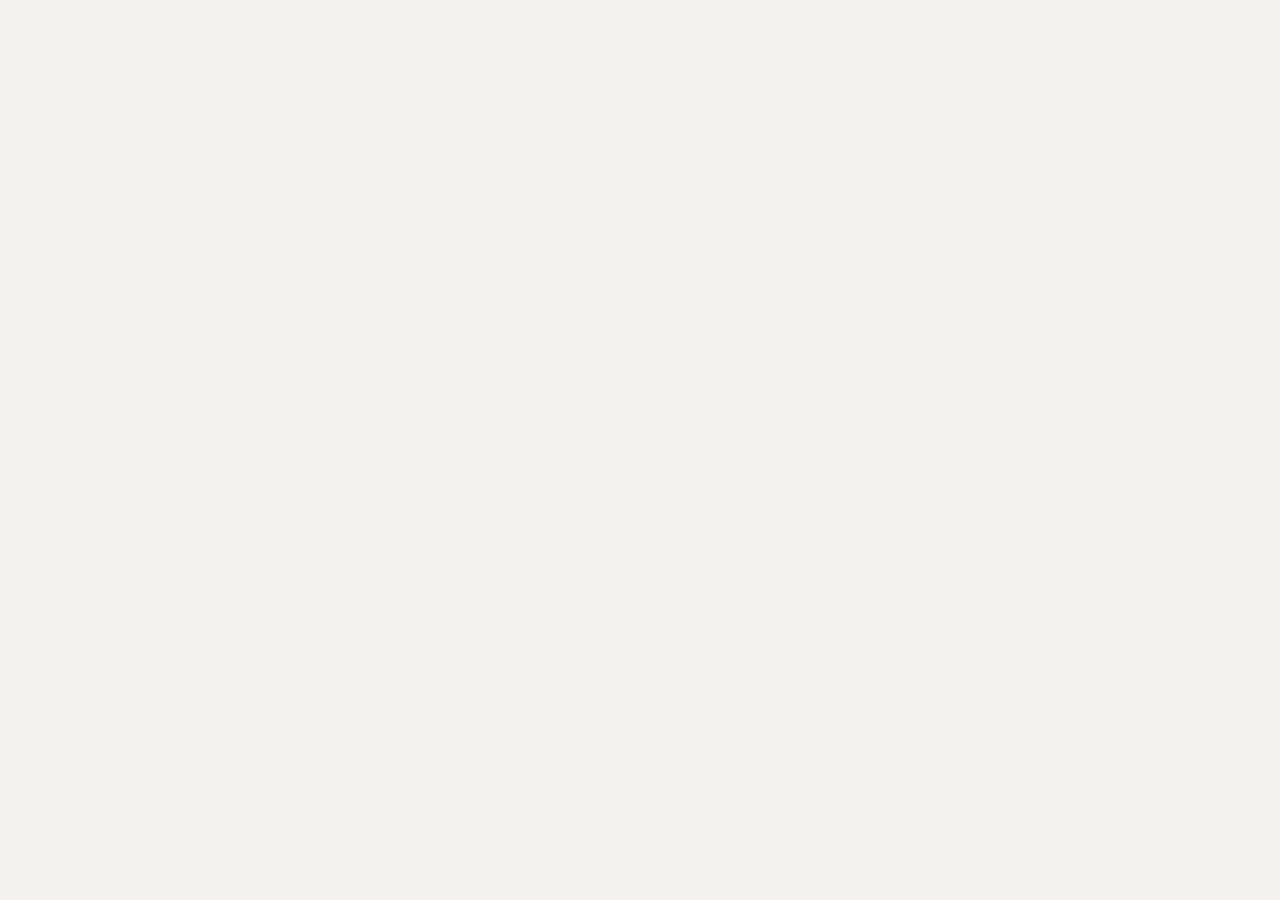
==== index.html @ 8d887147 "feat: implement accessible modal expansion and focus management" ====
<!doctype html>
<html lang="en">
<head>
<meta charset="utf-8">
<meta name="viewport" content="width=device-width, initial-scale=1">
<title>United InfoSystem (UIS)</title>
<link rel="stylesheet" href="/core/theme.css">
<style>
  /* Critical CSS inlined for fast first paint */
  :root {
    --font-body: -apple-system, BlinkMacSystemFont, "Helvetica Neue", Arial, sans-serif;
    --color-bg: #F3F2EE;
    --color-text: #1A1A18;
  }
  @media (prefers-color-scheme: dark) {
    :root {
      --color-bg: #181715;
      --color-text: #EDEBE4;
    }
  }
  body {
    margin: 0;
    background: var(--color-bg);
    color: var(--color-text);
    font-family: var(--font-body);
  }
</style>
</head>
<body>

  <div id="shell"></div>

  <script type="module">
    import { configManager } from '/core/config.js';
    import { GridEngine } from '/core/grid.js';
    import { setupExpandController } from '/core/expand.js';

    document.addEventListener('DOMContentLoaded', async () => {
      setupExpandController();
      const engine = new GridEngine();
      await engine.init();
    });
  </script>

</body>
</html>
---- core/theme.css ----
/* ==========================================================
   United InfoSystem (UIS) — Design System Tokens & Base Styles
   ========================================================== */

:root {
  /* Typography */
  --font-body: -apple-system, BlinkMacSystemFont, "Helvetica Neue", Arial, sans-serif;
  --font-mono: ui-monospace, "SF Mono", Menlo, Consolas, monospace;

  --text-size-display: 2rem;     /* Clock, key indicators */
  --text-size-body: 0.9375rem;   /* Default body text */
  --text-size-label: 0.6875rem;  /* Metadata, labels */
  --text-tracking-label: 0.04em;

  /* Shell / Grid Defaults */
  --cell-size: 100px;
  --grid-cols: 8;
  --module-padding: 20px;

  /* Light Theme — Default */
  --color-bg: #F3F2EE;
  --color-text: #1A1A18;
  --color-text-muted: #6B6B66;
  --color-hairline: #DEDDD7;
  --color-accent: #BF4E30;
  --color-card-bg: rgba(255, 255, 255, 0.4);
}

@media (prefers-color-scheme: dark) {
  :root {
    --color-bg: #181715;
    --color-text: #EDEBE4;
    --color-text-muted: #9A968C;
    --color-hairline: #2E2C28;
    --color-accent: #D6633F;
    --color-card-bg: rgba(0, 0, 0, 0.2);
  }
}

* {
  box-sizing: border-box;
}

body {
  margin: 0;
  background: var(--color-bg);
  color: var(--color-text);
  font-family: var(--font-body);
  font-size: var(--text-size-body);
  min-height: 100vh;
  display: flex;
  flex-direction: column;
  align-items: center;
  padding: 40px 20px 80px;
}

:focus-visible {
  outline: 2px solid var(--color-accent);
  outline-offset: 2px;
}

#shell {
  display: grid;
  grid-template-columns: repeat(var(--grid-cols), var(--cell-size));
  grid-auto-rows: var(--cell-size);
  gap: 0;
  max-width: 100%;
}

.module {
  position: relative;
  padding: var(--module-padding);
  overflow: hidden;
  display: flex;
  flex-direction: column;
  transition: opacity 0.15s ease;
}

.module .label {
  font-size: var(--text-size-label);
  letter-spacing: var(--text-tracking-label);
  text-transform: uppercase;
  color: var(--color-text-muted);
  margin: 0 0 10px;
}

.module .zoom-button,
.module .setup-button {
  position: absolute;
  top: 16px;
  font-family: var(--font-body);
  font-size: var(--text-size-label);
  letter-spacing: var(--text-tracking-label);
  text-transform: uppercase;
  color: var(--color-text-muted);
  background: none;
  border: none;
  cursor: pointer;
  opacity: 0;
  pointer-events: none;
  transition: opacity 0.15s ease, color 0.15s ease;
}

.module .zoom-button { right: 16px; }
.module .setup-button { right: 65px; }

.module:hover .zoom-button,
.module:hover .setup-button,
.module:focus-within .zoom-button,
.module:focus-within .setup-button {
  opacity: 1;
  pointer-events: auto;
}

.module .zoom-button:hover,
.module .setup-button:hover {
  color: var(--color-text);
}

.numeral {
  font-family: var(--font-mono);
  font-size: var(--text-size-display);
  font-variant-numeric: tabular-nums;
}

.live-dot {
  display: inline-block;
  width: 5px;
  height: 5px;
  border-radius: 50%;
  background: var(--color-accent);
  flex: none;
}

.live-dot--pulse {
  animation: pulse 2s ease-in-out infinite;
}

@keyframes pulse {
  0%, 100% { opacity: 1; }
  50% { opacity: 0.35; }
}

@media (prefers-reduced-motion: reduce) {
  .live-dot--pulse { animation: none; }
}

/* Skeleton Loading State */
.module-skeleton {
  background: var(--color-card-bg);
  border-radius: 4px;
  opacity: 0.5;
  animation: pulse 1.5s ease-in-out infinite;
}

/* Expanded Modal View */
.module.expanded {
  position: fixed !important;
  top: 40px !important;
  left: 40px !important;
  right: 40px !important;
  bottom: 40px !important;
  z-index: 1000 !important;
  background: var(--color-bg) !important;
  border: 1px solid var(--color-hairline) !important;
  box-shadow: 0 20px 40px rgba(0, 0, 0, 0.2) !important;
  border-radius: 8px !important;
  grid-column: unset !important;
  grid-row: unset !important;
}

body.modal-open {
  overflow: hidden !important;
}

/* Secrets Setup Modal Dialog */
.setup-dialog {
  position: absolute;
  top: 0;
  left: 0;
  right: 0;
  bottom: 0;
  background: var(--color-bg);
  padding: 16px;
  display: flex;
  flex-direction: column;
  gap: 10px;
  z-index: 10;
  border: 1px solid var(--color-hairline);
}

.setup-dialog input {
  background: transparent;
  border: 1px solid var(--color-hairline);
  color: var(--color-text);
  padding: 6px 10px;
  font-family: var(--font-body);
  font-size: var(--text-size-body);
  border-radius: 4px;
}

.setup-dialog button {
  background: var(--color-text);
  color: var(--color-bg);
  border: none;
  padding: 6px 12px;
  font-size: var(--text-size-label);
  letter-spacing: var(--text-tracking-label);
  text-transform: uppercase;
  cursor: pointer;
  border-radius: 4px;
}
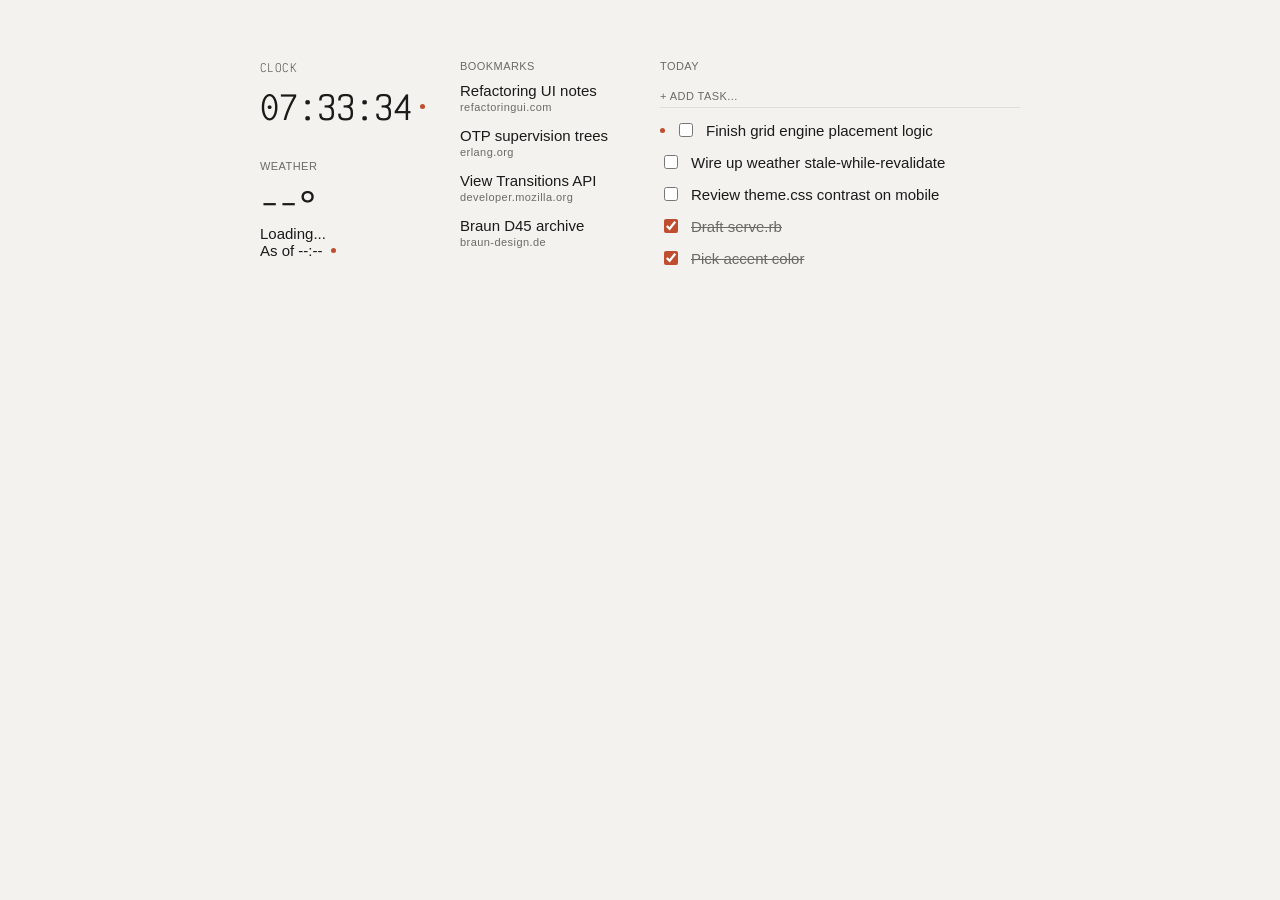
==== commit 01ef40fa: "chore: scaled clock, some styling" ====
--- a/index.html
+++ b/index.html
@@ -8,7 +8,9 @@
 <style>
   /* Critical CSS inlined for fast first paint */
   :root {
-    --font-body: -apple-system, BlinkMacSystemFont, "Helvetica Neue", Arial, sans-serif;
+    --font-sans: 'Inter', -apple-system, BlinkMacSystemFont, "Helvetica Neue", Arial, sans-serif;
+    --font-mono: 'Victor Mono', ui-monospace, "SF Mono", Menlo, Consolas, monospace;
+    --font-body: var(--font-sans);
     --color-bg: #F3F2EE;
     --color-text: #1A1A18;
   }
@@ -18,11 +20,21 @@
       --color-text: #EDEBE4;
     }
   }
+  html {
+    font-size: 62.5%;
+    font-family: var(--font-sans);
+  }
   body {
     margin: 0;
     background: var(--color-bg);
     color: var(--color-text);
-    font-family: var(--font-body);
+    font-family: var(--font-sans);
+  }
+  button, input, select, textarea {
+    font-family: var(--font-sans);
+  }
+  widget-clock, .widget-clock, #clock-time, #clock-text {
+    font-family: var(--font-mono);
   }
 </style>
 </head>
--- a/core/theme.css
+++ b/core/theme.css
@@ -2,14 +2,119 @@
    United InfoSystem (UIS) — Design System Tokens & Base Styles
    ========================================================== */
 
+/* Font Imports */
+@font-face {
+  font-family: "Inter";
+  src: url("/fonts/Inter_18pt-Thin.ttf") format("truetype");
+  font-weight: 100;
+  font-style: normal;
+  font-display: swap;
+}
+@font-face {
+  font-family: "Inter";
+  src: url("/fonts/Inter_18pt-ThinItalic.ttf") format("truetype");
+  font-weight: 100;
+  font-style: italic;
+  font-display: swap;
+}
+@font-face {
+  font-family: "Inter";
+  src: url("/fonts/Inter_18pt-Light.ttf") format("truetype");
+  font-weight: 300;
+  font-style: normal;
+  font-display: swap;
+}
+@font-face {
+  font-family: "Inter";
+  src: url("/fonts/Inter_18pt-LightItalic.ttf") format("truetype");
+  font-weight: 300;
+  font-style: italic;
+  font-display: swap;
+}
+@font-face {
+  font-family: "Inter";
+  src: url("/fonts/Inter_18pt-Regular.ttf") format("truetype");
+  font-weight: 400;
+  font-style: normal;
+  font-display: swap;
+}
+@font-face {
+  font-family: "Inter";
+  src: url("/fonts/Inter_18pt-Italic.ttf") format("truetype");
+  font-weight: 400;
+  font-style: italic;
+  font-display: swap;
+}
+@font-face {
+  font-family: "Inter";
+  src: url("/fonts/Inter_18pt-SemiBold.ttf") format("truetype");
+  font-weight: 600;
+  font-style: normal;
+  font-display: swap;
+}
+@font-face {
+  font-family: "Inter";
+  src: url("/fonts/Inter_18pt-SemiBoldItalic.ttf") format("truetype");
+  font-weight: 600;
+  font-style: italic;
+  font-display: swap;
+}
+
+@font-face {
+  font-family: "Victor Mono";
+  src: url("/fonts/VictorMono-Thin.ttf") format("truetype");
+  font-weight: 100;
+  font-style: normal;
+  font-display: swap;
+}
+@font-face {
+  font-family: "Victor Mono";
+  src: url("/fonts/VictorMono-ThinItalic.ttf") format("truetype");
+  font-weight: 100;
+  font-style: italic;
+  font-display: swap;
+}
+@font-face {
+  font-family: "Victor Mono";
+  src: url("/fonts/VictorMono-Regular.ttf") format("truetype");
+  font-weight: 400;
+  font-style: normal;
+  font-display: swap;
+}
+@font-face {
+  font-family: "Victor Mono";
+  src: url("/fonts/VictorMono-Italic.ttf") format("truetype");
+  font-weight: 400;
+  font-style: italic;
+  font-display: swap;
+}
+@font-face {
+  font-family: "Victor Mono";
+  src: url("/fonts/VictorMono-SemiBold.ttf") format("truetype");
+  font-weight: 600;
+  font-style: normal;
+  font-display: swap;
+}
+@font-face {
+  font-family: "Victor Mono";
+  src: url("/fonts/VictorMono-SemiBoldItalic.ttf") format("truetype");
+  font-weight: 600;
+  font-style: italic;
+  font-display: swap;
+}
+
 :root {
   /* Typography */
-  --font-body: -apple-system, BlinkMacSystemFont, "Helvetica Neue", Arial, sans-serif;
-  --font-mono: ui-monospace, "SF Mono", Menlo, Consolas, monospace;
-
-  --text-size-display: 2rem;     /* Clock, key indicators */
-  --text-size-body: 0.9375rem;   /* Default body text */
-  --text-size-label: 0.6875rem;  /* Metadata, labels */
+  --font-sans:
+    "Inter", -apple-system, BlinkMacSystemFont, "Helvetica Neue", Arial,
+    sans-serif;
+  --font-mono:
+    "Victor Mono", ui-monospace, "SF Mono", Menlo, Consolas, monospace;
+  --font-body: var(--font-sans);
+
+  --text-size-display: 3.2rem; /* Clock, key indicators */
+  --text-size-body: 1.5rem; /* Default body text */
+  --text-size-label: 1.1rem; /* Metadata, labels */
   --text-tracking-label: 0.04em;
 
   /* Shell / Grid Defaults */
@@ -18,23 +123,28 @@
   --module-padding: 20px;
 
   /* Light Theme — Default */
-  --color-bg: #F3F2EE;
-  --color-text: #1A1A18;
-  --color-text-muted: #6B6B66;
-  --color-hairline: #DEDDD7;
-  --color-accent: #BF4E30;
+  --color-bg: #f3f2ee;
+  --color-text: #1a1a18;
+  --color-text-muted: #6b6b66;
+  --color-hairline: #deddd7;
+  --color-accent: #bf4e30;
   --color-card-bg: rgba(255, 255, 255, 0.4);
 }
 
 @media (prefers-color-scheme: dark) {
   :root {
     --color-bg: #181715;
-    --color-text: #EDEBE4;
-    --color-text-muted: #9A968C;
-    --color-hairline: #2E2C28;
-    --color-accent: #D6633F;
+    --color-text: #edebe4;
+    --color-text-muted: #9a968c;
+    --color-hairline: #2e2c28;
+    --color-accent: #d6633f;
     --color-card-bg: rgba(0, 0, 0, 0.2);
   }
+}
+
+html {
+  font-size: 62.5%;
+  font-family: var(--font-sans);
 }
 
 * {
@@ -45,13 +155,20 @@
   margin: 0;
   background: var(--color-bg);
   color: var(--color-text);
-  font-family: var(--font-body);
+  font-family: var(--font-sans);
   font-size: var(--text-size-body);
   min-height: 100vh;
   display: flex;
   flex-direction: column;
   align-items: center;
   padding: 40px 20px 80px;
+}
+
+button,
+input,
+select,
+textarea {
+  font-family: var(--font-sans);
 }
 
 :focus-visible {
@@ -87,9 +204,12 @@
 .module .zoom-button,
 .module .setup-button {
   position: absolute;
-  top: 16px;
+  font-size: 1rem;
+  padding-inline: .8rem;
+  display: flex;
+  top: 2.1rem;
+  font-weight: 300;
   font-family: var(--font-body);
-  font-size: var(--text-size-label);
   letter-spacing: var(--text-tracking-label);
   text-transform: uppercase;
   color: var(--color-text-muted);
@@ -98,11 +218,22 @@
   cursor: pointer;
   opacity: 0;
   pointer-events: none;
-  transition: opacity 0.15s ease, color 0.15s ease;
-}
-
-.module .zoom-button { right: 16px; }
-.module .setup-button { right: 65px; }
+  transition:
+    opacity 0.15s ease,
+    color 0.15s ease,
+    transform 0.15s ease;
+  align-items: center;
+  justify-content: center;
+  line-height: 1;
+}
+
+.module .zoom-button {
+  right: 16px;
+  top: 1.8rem;
+}
+.module .setup-button {
+  right: 44px;
+}
 
 .module:hover .zoom-button,
 .module:hover .setup-button,
@@ -117,10 +248,45 @@
   color: var(--color-text);
 }
 
+.module .zoom-button img,
+.zoom-button img {
+  width: 16px;
+  height: 16px;
+  display: block;
+  pointer-events: none;
+}
+
+@media (prefers-color-scheme: dark) {
+  .module .zoom-button img,
+  .zoom-button img {
+    filter: invert(1);
+  }
+}
+
+widget-clock,
+.widget-clock,
 .numeral {
   font-family: var(--font-mono);
   font-size: var(--text-size-display);
-  font-variant-numeric: tabular-nums;
+}
+
+.widget-clock.expanded .clock-container .clock-text {
+  font-size: 17dvw;
+  text-align: center;
+  display: flex;
+  align-items: center;
+  gap: .8rem;
+  height: 100%;
+}
+
+.clock-text {
+  display: flex;
+  align-items: center;
+  gap: .8rem;
+}
+
+.clock-container {
+  flex: 1;
 }
 
 .live-dot {
@@ -132,17 +298,30 @@
   flex: none;
 }
 
+.freshness {
+  display: flex;
+  align-items: center;
+  gap: .8rem;
+}
+
 .live-dot--pulse {
   animation: pulse 2s ease-in-out infinite;
 }
 
 @keyframes pulse {
-  0%, 100% { opacity: 1; }
-  50% { opacity: 0.35; }
+  0%,
+  100% {
+    opacity: 1;
+  }
+  50% {
+    opacity: 0.35;
+  }
 }
 
 @media (prefers-reduced-motion: reduce) {
-  .live-dot--pulse { animation: none; }
+  .live-dot--pulse {
+    animation: none;
+  }
 }
 
 /* Skeleton Loading State */
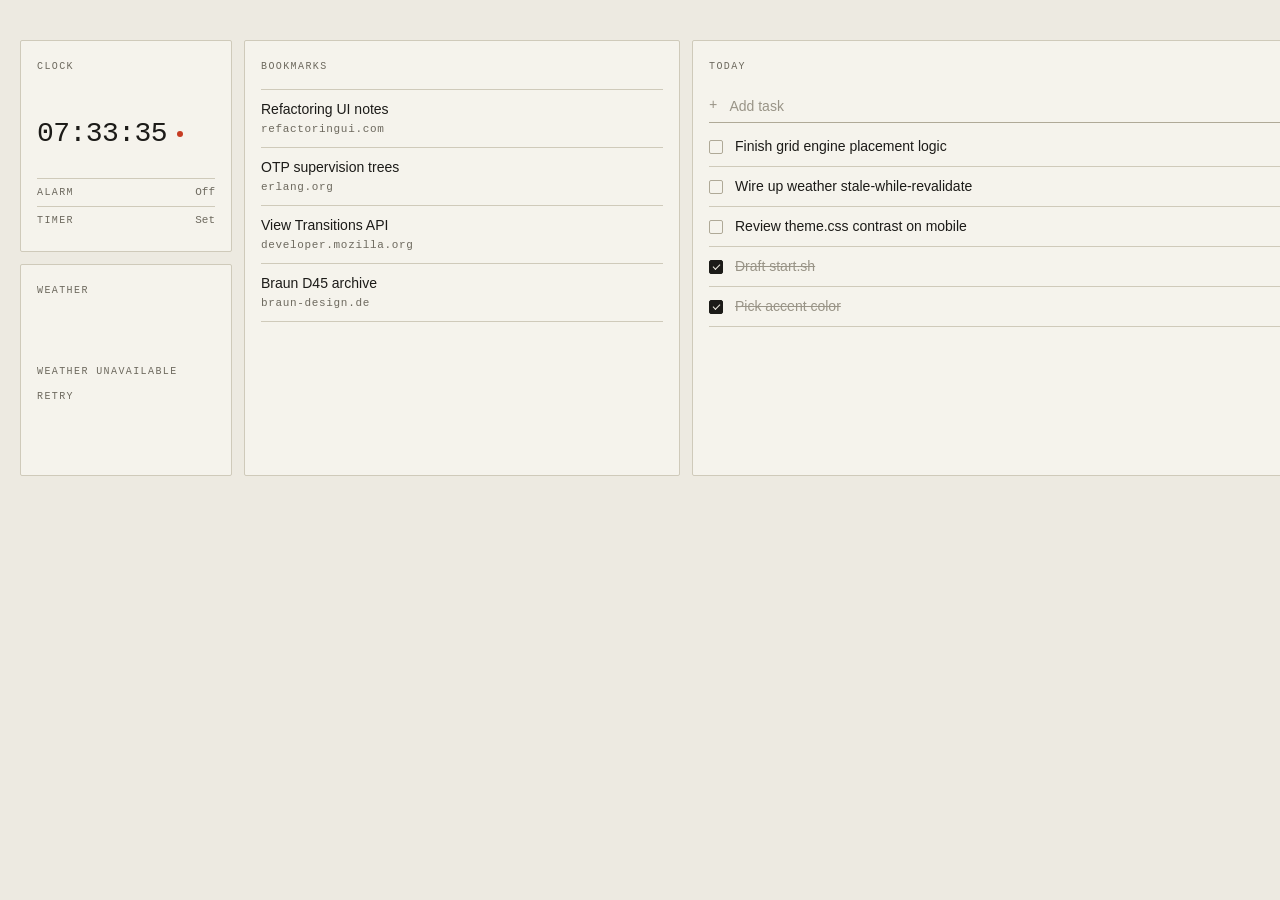
==== commit 47316f2c: "feat: Braun redesign with self-hosted fonts and UI fixes Restyle the dashboard in the Braun / Dieter" ====
--- a/index.html
+++ b/index.html
@@ -4,20 +4,21 @@
 <meta charset="utf-8">
 <meta name="viewport" content="width=device-width, initial-scale=1">
 <title>United InfoSystem (UIS)</title>
+<link rel="preload" href="/fonts/space-grotesk-latin-wght-normal.woff2" as="font" type="font/woff2" crossorigin>
+<link rel="preload" href="/fonts/ibm-plex-mono-latin-400-normal.woff2" as="font" type="font/woff2" crossorigin>
 <link rel="stylesheet" href="/core/theme.css">
 <style>
-  /* Critical CSS inlined for fast first paint */
+  /* Critical CSS inlined for fast first paint. Full tokens live in core/theme.css. */
   :root {
-    --font-sans: 'Inter', -apple-system, BlinkMacSystemFont, "Helvetica Neue", Arial, sans-serif;
-    --font-mono: 'Victor Mono', ui-monospace, "SF Mono", Menlo, Consolas, monospace;
-    --font-body: var(--font-sans);
-    --color-bg: #F3F2EE;
-    --color-text: #1A1A18;
+    --font-sans: "Space Grotesk", -apple-system, BlinkMacSystemFont, "Helvetica Neue", Arial, sans-serif;
+    --font-mono: "IBM Plex Mono", ui-monospace, "SF Mono", Menlo, monospace;
+    --color-canvas: #edeae1;
+    --color-ink: #1c1b18;
   }
   @media (prefers-color-scheme: dark) {
     :root {
-      --color-bg: #181715;
-      --color-text: #EDEBE4;
+      --color-canvas: #171613;
+      --color-ink: #e9e5da;
     }
   }
   html {
@@ -26,15 +27,9 @@
   }
   body {
     margin: 0;
-    background: var(--color-bg);
-    color: var(--color-text);
+    background: var(--color-canvas);
+    color: var(--color-ink);
     font-family: var(--font-sans);
-  }
-  button, input, select, textarea {
-    font-family: var(--font-sans);
-  }
-  widget-clock, .widget-clock, #clock-time, #clock-text {
-    font-family: var(--font-mono);
   }
 </style>
 </head>
--- a/core/theme.css
+++ b/core/theme.css
@@ -1,307 +1,519 @@
 /* ==========================================================
-   United InfoSystem (UIS) — Design System Tokens & Base Styles
+   United InfoSystem (UIS) — Design Tokens & Base Styles
+   Braun / Dieter Rams design language, shared with Kairos,
+   Paciol and drive_read. Light + dark follow the system.
+
+   Rules of the language:
+   - Depth is tone + hairline. Never shadow.
+   - 2px radius is a manufacturing tolerance, not a style.
+   - One accent (signal red): the live indicator, destructive
+     actions and the one primary action per surface.
+   - Labels are mono, uppercase, letterspaced. Numerals are
+     mono and tabular.
    ========================================================== */
 
-/* Font Imports */
+/* ---------- Fonts (SIL OFL 1.1, see /fonts/LICENSE-*) ---------- */
+
 @font-face {
-  font-family: "Inter";
-  src: url("/fonts/Inter_18pt-Thin.ttf") format("truetype");
-  font-weight: 100;
+  font-family: "Space Grotesk";
   font-style: normal;
+  font-weight: 300 700;
   font-display: swap;
+  src: url("/fonts/space-grotesk-latin-wght-normal.woff2") format("woff2");
+  unicode-range: U+0000-00FF, U+0131, U+0152-0153, U+02BB-02BC, U+02C6, U+02DA, U+02DC, U+0304, U+0308, U+0329,
+    U+2000-206F, U+20AC, U+2122, U+2191, U+2193, U+2212, U+2215, U+FEFF, U+FFFD;
 }
 @font-face {
-  font-family: "Inter";
-  src: url("/fonts/Inter_18pt-ThinItalic.ttf") format("truetype");
-  font-weight: 100;
-  font-style: italic;
+  font-family: "Space Grotesk";
+  font-style: normal;
+  font-weight: 300 700;
   font-display: swap;
+  src: url("/fonts/space-grotesk-latin-ext-wght-normal.woff2") format("woff2");
+  unicode-range: U+0100-02BA, U+02BD-02C5, U+02C7-02CC, U+02CE-02D7, U+02DD-02FF, U+0304, U+0308, U+0329,
+    U+1D00-1DBF, U+1E00-1E9F, U+1EF2-1EFF, U+2020, U+20A0-20AB, U+20AD-20C0, U+2113, U+2C60-2C7F, U+A720-A7FF;
 }
 @font-face {
-  font-family: "Inter";
-  src: url("/fonts/Inter_18pt-Light.ttf") format("truetype");
-  font-weight: 300;
+  font-family: "IBM Plex Mono";
   font-style: normal;
+  font-weight: 400;
   font-display: swap;
+  src: url("/fonts/ibm-plex-mono-latin-400-normal.woff2") format("woff2");
+  unicode-range: U+0000-00FF, U+0131, U+0152-0153, U+02BB-02BC, U+02C6, U+02DA, U+02DC, U+0304, U+0308, U+0329,
+    U+2000-206F, U+20AC, U+2122, U+2191, U+2193, U+2212, U+2215, U+FEFF, U+FFFD;
 }
 @font-face {
-  font-family: "Inter";
-  src: url("/fonts/Inter_18pt-LightItalic.ttf") format("truetype");
-  font-weight: 300;
-  font-style: italic;
+  font-family: "IBM Plex Mono";
+  font-style: normal;
+  font-weight: 400;
   font-display: swap;
+  src: url("/fonts/ibm-plex-mono-latin-ext-400-normal.woff2") format("woff2");
+  unicode-range: U+0100-02BA, U+02BD-02C5, U+02C7-02CC, U+02CE-02D7, U+02DD-02FF, U+0304, U+0308, U+0329,
+    U+1D00-1DBF, U+1E00-1E9F, U+1EF2-1EFF, U+2020, U+20A0-20AB, U+20AD-20C0, U+2113, U+2C60-2C7F, U+A720-A7FF;
 }
 @font-face {
-  font-family: "Inter";
-  src: url("/fonts/Inter_18pt-Regular.ttf") format("truetype");
-  font-weight: 400;
+  font-family: "IBM Plex Mono";
   font-style: normal;
+  font-weight: 500;
   font-display: swap;
+  src: url("/fonts/ibm-plex-mono-latin-500-normal.woff2") format("woff2");
+  unicode-range: U+0000-00FF, U+0131, U+0152-0153, U+02BB-02BC, U+02C6, U+02DA, U+02DC, U+0304, U+0308, U+0329,
+    U+2000-206F, U+20AC, U+2122, U+2191, U+2193, U+2212, U+2215, U+FEFF, U+FFFD;
 }
 @font-face {
-  font-family: "Inter";
-  src: url("/fonts/Inter_18pt-Italic.ttf") format("truetype");
-  font-weight: 400;
-  font-style: italic;
+  font-family: "IBM Plex Mono";
+  font-style: normal;
+  font-weight: 500;
   font-display: swap;
-}
-@font-face {
-  font-family: "Inter";
-  src: url("/fonts/Inter_18pt-SemiBold.ttf") format("truetype");
-  font-weight: 600;
-  font-style: normal;
-  font-display: swap;
-}
-@font-face {
-  font-family: "Inter";
-  src: url("/fonts/Inter_18pt-SemiBoldItalic.ttf") format("truetype");
-  font-weight: 600;
-  font-style: italic;
-  font-display: swap;
-}
-
-@font-face {
-  font-family: "Victor Mono";
-  src: url("/fonts/VictorMono-Thin.ttf") format("truetype");
-  font-weight: 100;
-  font-style: normal;
-  font-display: swap;
-}
-@font-face {
-  font-family: "Victor Mono";
-  src: url("/fonts/VictorMono-ThinItalic.ttf") format("truetype");
-  font-weight: 100;
-  font-style: italic;
-  font-display: swap;
-}
-@font-face {
-  font-family: "Victor Mono";
-  src: url("/fonts/VictorMono-Regular.ttf") format("truetype");
-  font-weight: 400;
-  font-style: normal;
-  font-display: swap;
-}
-@font-face {
-  font-family: "Victor Mono";
-  src: url("/fonts/VictorMono-Italic.ttf") format("truetype");
-  font-weight: 400;
-  font-style: italic;
-  font-display: swap;
-}
-@font-face {
-  font-family: "Victor Mono";
-  src: url("/fonts/VictorMono-SemiBold.ttf") format("truetype");
-  font-weight: 600;
-  font-style: normal;
-  font-display: swap;
-}
-@font-face {
-  font-family: "Victor Mono";
-  src: url("/fonts/VictorMono-SemiBoldItalic.ttf") format("truetype");
-  font-weight: 600;
-  font-style: italic;
-  font-display: swap;
-}
+  src: url("/fonts/ibm-plex-mono-latin-ext-500-normal.woff2") format("woff2");
+  unicode-range: U+0100-02BA, U+02BD-02C5, U+02C7-02CC, U+02CE-02D7, U+02DD-02FF, U+0304, U+0308, U+0329,
+    U+1D00-1DBF, U+1E00-1E9F, U+1EF2-1EFF, U+2020, U+20A0-20AB, U+20AD-20C0, U+2113, U+2C60-2C7F, U+A720-A7FF;
+}
+
+/* ---------- Tokens ---------- */
 
 :root {
-  /* Typography */
-  --font-sans:
-    "Inter", -apple-system, BlinkMacSystemFont, "Helvetica Neue", Arial,
-    sans-serif;
-  --font-mono:
-    "Victor Mono", ui-monospace, "SF Mono", Menlo, Consolas, monospace;
-  --font-body: var(--font-sans);
-
-  --text-size-display: 3.2rem; /* Clock, key indicators */
-  --text-size-body: 1.5rem; /* Default body text */
-  --text-size-label: 1.1rem; /* Metadata, labels */
-  --text-tracking-label: 0.04em;
-
-  /* Shell / Grid Defaults */
+  color-scheme: light dark;
+
+  /* Type. Root is 62.5%, so 1rem = 10px. */
+  --font-sans: "Space Grotesk", -apple-system, BlinkMacSystemFont, "Helvetica Neue", Arial, sans-serif;
+  --font-mono: "IBM Plex Mono", ui-monospace, "SF Mono", Menlo, monospace;
+
+  --text-2xs: 1rem; /* labels */
+  --text-xs: 1.1rem; /* metadata */
+  --text-sm: 1.3rem; /* secondary body */
+  --text-base: 1.4rem; /* body */
+  --text-md: 1.7rem; /* dialog titles */
+  --text-lg: 2.2rem;
+  --text-xl: 3rem; /* key readouts */
+  --text-2xl: 4rem;
+
+  --track-label: 0.14em;
+  --track-meta: 0.06em;
+  --track-tight: -0.02em;
+
+  /* Geometry */
+  --radius: 2px;
+  --control-height: 3.4rem;
+  --ease: cubic-bezier(0.2, 0, 0, 1);
+  --duration: 140ms;
+
+  /* Shell grid */
   --cell-size: 100px;
-  --grid-cols: 8;
-  --module-padding: 20px;
-
-  /* Light Theme — Default */
-  --color-bg: #f3f2ee;
-  --color-text: #1a1a18;
-  --color-text-muted: #6b6b66;
-  --color-hairline: #deddd7;
-  --color-accent: #bf4e30;
-  --color-card-bg: rgba(255, 255, 255, 0.4);
-}
-
+  --grid-cols: 12;
+  --grid-gap: 1.2rem;
+  --module-padding: 1.6rem;
+
+  /* Light — the warm off-white of a Braun enclosure */
+  --color-recessed: #e4e0d4; /* input wells, skeletons */
+  --color-canvas: #edeae1; /* page */
+  --color-raised: #f5f3ec; /* modules, dialogs */
+  --color-scrim: rgba(28, 27, 24, 0.28);
+  --color-line: #cfcaba;
+  --color-line-strong: #afa997;
+  --color-ink: #1c1b18;
+  --color-ink-muted: #6d695e;
+  --color-ink-faint: #999487;
+  --color-ink-inverse: #edeae1;
+  --color-accent: #c63c23;
+  --color-accent-hover: #ae3320;
+  --color-accent-wash: rgba(198, 60, 35, 0.09);
+  --color-accent-ink: #ffffff;
+  --color-focus: #1c1b18;
+}
+
+/* Dark — a dimmed instrument panel, not an inversion */
 @media (prefers-color-scheme: dark) {
   :root {
-    --color-bg: #181715;
-    --color-text: #edebe4;
-    --color-text-muted: #9a968c;
-    --color-hairline: #2e2c28;
-    --color-accent: #d6633f;
-    --color-card-bg: rgba(0, 0, 0, 0.2);
+    --color-recessed: #100f0e;
+    --color-canvas: #171613;
+    --color-raised: #201f1b;
+    --color-scrim: rgba(0, 0, 0, 0.55);
+    --color-line: #33312b;
+    --color-line-strong: #4c4940;
+    --color-ink: #e9e5da;
+    --color-ink-muted: #918c7f;
+    --color-ink-faint: #6a6558;
+    --color-ink-inverse: #171613;
+    --color-accent: #e04a2e;
+    --color-accent-hover: #ef5c3f;
+    --color-accent-wash: rgba(224, 74, 46, 0.14);
+    --color-accent-ink: #171613;
+    --color-focus: #e9e5da;
   }
+}
+
+/* ---------- Base ---------- */
+
+*,
+*::before,
+*::after {
+  box-sizing: border-box;
 }
 
 html {
   font-size: 62.5%;
   font-family: var(--font-sans);
-}
-
-* {
-  box-sizing: border-box;
+  -webkit-font-smoothing: antialiased;
 }
 
 body {
   margin: 0;
-  background: var(--color-bg);
-  color: var(--color-text);
+  min-height: 100vh;
+  padding: 4rem 2rem 8rem;
+  display: flex;
+  flex-direction: column;
+  align-items: center;
+  background: var(--color-canvas);
+  color: var(--color-ink);
   font-family: var(--font-sans);
-  font-size: var(--text-size-body);
-  min-height: 100vh;
-  display: flex;
-  flex-direction: column;
-  align-items: center;
-  padding: 40px 20px 80px;
+  font-size: var(--text-base);
+  line-height: 1.4;
 }
 
 button,
 input,
 select,
 textarea {
-  font-family: var(--font-sans);
+  font: inherit;
+  color: inherit;
+}
+
+button {
+  appearance: none;
+  background: none;
+  border: none;
+  padding: 0;
+  cursor: pointer;
+  white-space: nowrap;
 }
 
 :focus-visible {
-  outline: 2px solid var(--color-accent);
+  outline: 2px solid var(--color-focus);
   outline-offset: 2px;
 }
+
+/* Every label in the interface is set this way. */
+.label {
+  margin: 0;
+  font-family: var(--font-mono);
+  font-size: var(--text-2xs);
+  font-weight: 400;
+  letter-spacing: var(--track-label);
+  text-transform: uppercase;
+  color: var(--color-ink-muted);
+}
+
+/* Numerals are data: mono, tabular, aligned. */
+.num,
+.numeral {
+  font-family: var(--font-mono);
+  font-variant-numeric: tabular-nums;
+  font-feature-settings: "tnum" 1;
+}
+
+.muted {
+  color: var(--color-ink-muted);
+}
+
+.empty-state {
+  margin: auto 0;
+  padding: 2rem 0;
+  text-align: center;
+}
+
+/* ---------- Shell ---------- */
 
 #shell {
   display: grid;
   grid-template-columns: repeat(var(--grid-cols), var(--cell-size));
   grid-auto-rows: var(--cell-size);
-  gap: 0;
+  gap: var(--grid-gap);
   max-width: 100%;
 }
+
+/* ---------- Module panel ---------- */
 
 .module {
   position: relative;
+  display: flex;
+  flex-direction: column;
+  min-width: 0;
   padding: var(--module-padding);
   overflow: hidden;
+  background: var(--color-raised);
+  border: 1px solid var(--color-line);
+  border-radius: var(--radius);
+}
+
+.module-skeleton {
+  background: var(--color-recessed);
+  border-color: var(--color-line);
+  animation: pulse 1.5s ease-in-out infinite;
+}
+
+.module-error {
+  justify-content: center;
+  gap: 0.6rem;
+  color: var(--color-ink-muted);
+}
+
+/* Module header: label left, actions right */
+.block-header {
+  display: flex;
+  align-items: center;
+  justify-content: space-between;
+  gap: 1.2rem;
+  min-height: 2rem;
+  margin-block-end: 1.2rem;
+  flex: none;
+}
+
+.block-header__label {
+  margin: 0;
+  font-family: var(--font-mono);
+  font-size: var(--text-2xs);
+  letter-spacing: var(--track-label);
+  text-transform: uppercase;
+  color: var(--color-ink-muted);
+}
+
+.block-header__actions {
+  display: flex;
+  align-items: center;
+  gap: 1.2rem;
+  opacity: 0;
+  transition: opacity var(--duration) var(--ease);
+}
+
+.module:hover .block-header__actions,
+.module:focus-within .block-header__actions,
+.module.expanded .block-header__actions {
+  opacity: 1;
+}
+
+/* Touch screens can't hover: keep actions visible */
+@media (hover: none) {
+  .block-header__actions {
+    opacity: 1;
+  }
+}
+
+/* Text actuator: mono, uppercase, quiet until hovered */
+.action-button {
+  display: inline-flex;
+  align-items: center;
+  height: 2rem;
+  font-family: var(--font-mono);
+  font-size: var(--text-2xs);
+  letter-spacing: var(--track-label);
+  text-transform: uppercase;
+  color: var(--color-ink-muted);
+  transition: color var(--duration) var(--ease);
+}
+
+.action-button:hover {
+  color: var(--color-ink);
+}
+
+.action-button--danger:hover {
+  color: var(--color-accent);
+}
+
+/* Icon actuator (zoom). The SVG is used as a mask so it takes the ink colour. */
+.zoom-button {
+  display: inline-flex;
+  align-items: center;
+  justify-content: center;
+  width: 2rem;
+  height: 2rem;
+  color: var(--color-ink-muted);
+  transition: color var(--duration) var(--ease);
+}
+
+.zoom-button:hover {
+  color: var(--color-ink);
+}
+
+.icon {
+  display: block;
+  width: 1.4rem;
+  height: 1.4rem;
+  background: currentColor;
+  -webkit-mask: var(--icon) center / contain no-repeat;
+  mask: var(--icon) center / contain no-repeat;
+}
+
+.icon--zoom {
+  --icon: url("/assets/zoom_icon.svg");
+}
+
+.icon--close {
+  --icon: url("/assets/close_icon.svg");
+}
+
+/* ---------- Expanded module ---------- */
+
+.module.expanded {
+  position: fixed !important;
+  inset: 4rem;
+  z-index: 1000;
+  padding: 2.4rem 3.2rem;
+  overflow-y: auto;
+  border-color: var(--color-line-strong);
+  grid-column: unset !important;
+  grid-row: unset !important;
+}
+
+body.modal-open {
+  overflow: hidden;
+}
+
+body.modal-open::before {
+  content: "";
+  position: fixed;
+  inset: 0;
+  z-index: 999;
+  background: var(--color-scrim);
+}
+
+/* ---------- Buttons ---------- */
+
+.button-primary,
+.button-secondary {
+  display: inline-flex;
+  align-items: center;
+  justify-content: center;
+  height: var(--control-height);
+  padding: 0 1.6rem;
+  border-radius: var(--radius);
+  font-family: var(--font-sans);
+  font-size: var(--text-xs);
+  font-weight: 600;
+  letter-spacing: 0.08em;
+  text-transform: uppercase;
+  transition:
+    background var(--duration) var(--ease),
+    border-color var(--duration) var(--ease);
+}
+
+.button-primary {
+  background: var(--color-accent);
+  color: var(--color-accent-ink);
+}
+
+.button-primary:hover {
+  background: var(--color-accent-hover);
+}
+
+.button-secondary {
+  background: transparent;
+  color: var(--color-ink);
+  border: 1px solid var(--color-line-strong);
+}
+
+.button-secondary:hover {
+  border-color: var(--color-ink-muted);
+}
+
+/* ---------- Form fields ---------- */
+
+.field {
   display: flex;
   flex-direction: column;
-  transition: opacity 0.15s ease;
-}
-
-.module .label {
-  font-size: var(--text-size-label);
-  letter-spacing: var(--text-tracking-label);
-  text-transform: uppercase;
-  color: var(--color-text-muted);
-  margin: 0 0 10px;
-}
-
-.module .zoom-button,
-.module .setup-button {
-  position: absolute;
-  font-size: 1rem;
-  padding-inline: .8rem;
-  display: flex;
-  top: 2.1rem;
-  font-weight: 300;
-  font-family: var(--font-body);
-  letter-spacing: var(--text-tracking-label);
-  text-transform: uppercase;
-  color: var(--color-text-muted);
-  background: none;
-  border: none;
+  gap: 0.6rem;
+}
+
+.input,
+.select {
+  width: 100%;
+  height: var(--control-height);
+  padding: 0 1rem;
+  background: var(--color-recessed);
+  border: 1px solid var(--color-line);
+  border-radius: var(--radius);
+  color: var(--color-ink);
+  font-family: var(--font-sans);
+  font-size: var(--text-base);
+  outline: none;
+  transition: border-color var(--duration) var(--ease);
+}
+
+.input::placeholder {
+  color: var(--color-ink-faint);
+}
+
+/* Focus on ink, not a glow */
+.input:focus,
+.select:focus {
+  border-color: var(--color-ink);
+}
+
+.select {
+  appearance: none;
+  padding-right: 3rem;
+  background-image: url("data:image/svg+xml,%3Csvg xmlns='http://www.w3.org/2000/svg' width='24' height='24' viewBox='0 0 24 24' fill='none' stroke='%23999487' stroke-width='1.5' stroke-linecap='round' stroke-linejoin='round'%3E%3Cpath d='M6 9l6 6l6 -6'/%3E%3C/svg%3E");
+  background-repeat: no-repeat;
+  background-position: right 0.8rem center;
+  background-size: 1.6rem;
   cursor: pointer;
-  opacity: 0;
-  pointer-events: none;
-  transition:
-    opacity 0.15s ease,
-    color 0.15s ease,
-    transform 0.15s ease;
-  align-items: center;
-  justify-content: center;
-  line-height: 1;
-}
-
-.module .zoom-button {
-  right: 16px;
-  top: 1.8rem;
-}
-.module .setup-button {
-  right: 44px;
-}
-
-.module:hover .zoom-button,
-.module:hover .setup-button,
-.module:focus-within .zoom-button,
-.module:focus-within .setup-button {
-  opacity: 1;
-  pointer-events: auto;
-}
-
-.module .zoom-button:hover,
-.module .setup-button:hover {
-  color: var(--color-text);
-}
-
-.module .zoom-button img,
-.zoom-button img {
-  width: 16px;
-  height: 16px;
-  display: block;
-  pointer-events: none;
-}
-
-@media (prefers-color-scheme: dark) {
-  .module .zoom-button img,
-  .zoom-button img {
-    filter: invert(1);
-  }
-}
-
-widget-clock,
-.widget-clock,
-.numeral {
-  font-family: var(--font-mono);
-  font-size: var(--text-size-display);
-}
-
-.widget-clock.expanded .clock-container .clock-text {
-  font-size: 17dvw;
-  text-align: center;
-  display: flex;
-  align-items: center;
-  gap: .8rem;
-  height: 100%;
-}
-
-.clock-text {
-  display: flex;
-  align-items: center;
-  gap: .8rem;
-}
-
-.clock-container {
-  flex: 1;
-}
+}
+
+.form-actions {
+  display: flex;
+  align-items: center;
+  justify-content: flex-end;
+  gap: 0.8rem;
+  margin-top: 0.4rem;
+}
+
+/* ---------- Dialog (native <dialog>, opened with showModal) ---------- */
+
+.dialog {
+  width: min(48rem, calc(100vw - 3.2rem));
+  padding: 0;
+  background: var(--color-raised);
+  color: var(--color-ink);
+  font-family: var(--font-sans);
+  border: 1px solid var(--color-line-strong);
+  border-radius: var(--radius);
+}
+
+.dialog::backdrop {
+  background: var(--color-scrim);
+}
+
+.dialog__head {
+  display: flex;
+  align-items: center;
+  justify-content: space-between;
+  gap: 1.2rem;
+  padding: 1.4rem 2rem;
+  border-bottom: 1px solid var(--color-line);
+}
+
+.dialog__title {
+  margin: 0;
+  font-size: var(--text-md);
+  font-weight: 600;
+  letter-spacing: var(--track-tight);
+}
+
+.dialog__body {
+  display: flex;
+  flex-direction: column;
+  gap: 1.4rem;
+  padding: 2rem;
+}
+
+/* ---------- Live indicator ---------- */
 
 .live-dot {
   display: inline-block;
-  width: 5px;
-  height: 5px;
+  flex: none;
+  width: 6px;
+  height: 6px;
   border-radius: 50%;
   background: var(--color-accent);
-  flex: none;
-}
-
-.freshness {
-  display: flex;
-  align-items: center;
-  gap: .8rem;
 }
 
 .live-dot--pulse {
@@ -318,74 +530,51 @@
   }
 }
 
+/* ---------- Clock ---------- */
+
+widget-clock,
+.widget-clock .numeral {
+  font-family: var(--font-mono);
+}
+
+.clock-container {
+  flex: 1;
+  display: flex;
+  align-items: center;
+}
+
+.clock-text {
+  display: flex;
+  align-items: center;
+  gap: 1rem;
+  font-size: 2.8rem;
+  font-weight: 400;
+  letter-spacing: var(--track-tight);
+  line-height: 1;
+}
+
+.widget-clock.expanded .clock-container {
+  justify-content: center;
+}
+
+.widget-clock.expanded .clock-text {
+  font-size: 17dvw;
+  gap: 2dvw;
+}
+
+.widget-clock.expanded .live-dot {
+  width: 1.2dvw;
+  height: 1.2dvw;
+}
+
+/* ---------- Motion ---------- */
+
 @media (prefers-reduced-motion: reduce) {
-  .live-dot--pulse {
-    animation: none;
+  *,
+  *::before,
+  *::after {
+    animation-duration: 0.01ms !important;
+    animation-iteration-count: 1 !important;
+    transition-duration: 0.01ms !important;
   }
 }
-
-/* Skeleton Loading State */
-.module-skeleton {
-  background: var(--color-card-bg);
-  border-radius: 4px;
-  opacity: 0.5;
-  animation: pulse 1.5s ease-in-out infinite;
-}
-
-/* Expanded Modal View */
-.module.expanded {
-  position: fixed !important;
-  top: 40px !important;
-  left: 40px !important;
-  right: 40px !important;
-  bottom: 40px !important;
-  z-index: 1000 !important;
-  background: var(--color-bg) !important;
-  border: 1px solid var(--color-hairline) !important;
-  box-shadow: 0 20px 40px rgba(0, 0, 0, 0.2) !important;
-  border-radius: 8px !important;
-  grid-column: unset !important;
-  grid-row: unset !important;
-}
-
-body.modal-open {
-  overflow: hidden !important;
-}
-
-/* Secrets Setup Modal Dialog */
-.setup-dialog {
-  position: absolute;
-  top: 0;
-  left: 0;
-  right: 0;
-  bottom: 0;
-  background: var(--color-bg);
-  padding: 16px;
-  display: flex;
-  flex-direction: column;
-  gap: 10px;
-  z-index: 10;
-  border: 1px solid var(--color-hairline);
-}
-
-.setup-dialog input {
-  background: transparent;
-  border: 1px solid var(--color-hairline);
-  color: var(--color-text);
-  padding: 6px 10px;
-  font-family: var(--font-body);
-  font-size: var(--text-size-body);
-  border-radius: 4px;
-}
-
-.setup-dialog button {
-  background: var(--color-text);
-  color: var(--color-bg);
-  border: none;
-  padding: 6px 12px;
-  font-size: var(--text-size-label);
-  letter-spacing: var(--text-tracking-label);
-  text-transform: uppercase;
-  cursor: pointer;
-  border-radius: 4px;
-}
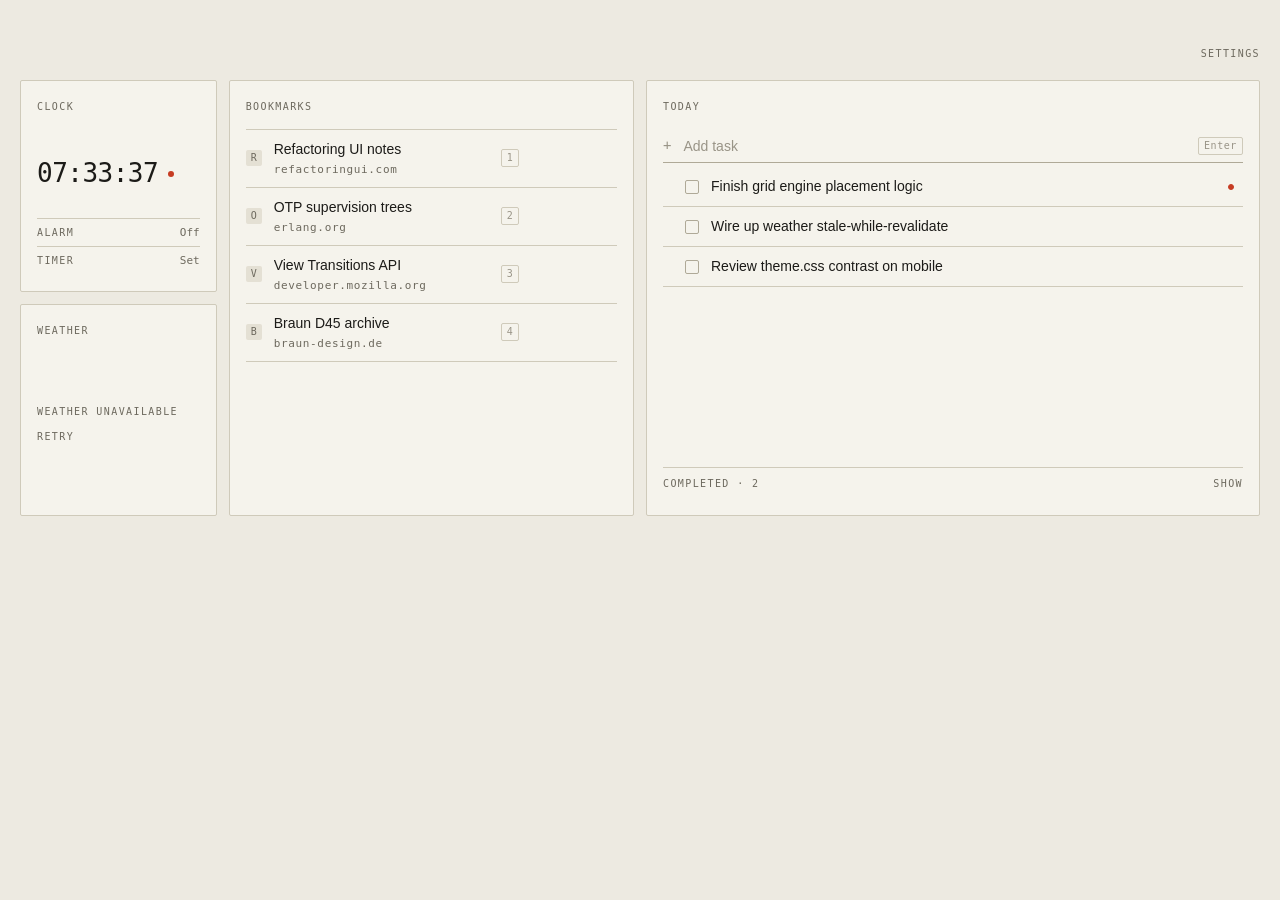
==== commit 624c58d2: "feat(shell): shell bar with Settings and JSON backup export/import - <shell-bar> above the grid (#fr" ====
--- a/index.html
+++ b/index.html
@@ -35,12 +35,16 @@
 </head>
 <body>
 
-  <div id="shell"></div>
+  <div id="frame">
+    <shell-bar class="shell-bar"></shell-bar>
+    <div id="shell"></div>
+  </div>
 
   <script type="module">
     import { configManager } from '/core/config.js';
     import { GridEngine } from '/core/grid.js';
     import { setupExpandController } from '/core/expand.js';
+    import '/core/shell-bar.js';
 
     document.addEventListener('DOMContentLoaded', async () => {
       setupExpandController();
--- a/core/theme.css
+++ b/core/theme.css
@@ -223,12 +223,60 @@
 
 /* ---------- Shell ---------- */
 
+/* Shrink-wraps the grid so the bar above it matches the grid's width. */
+#frame {
+  display: flex;
+  flex-direction: column;
+  max-width: 100%;
+}
+
+.shell-bar {
+  display: flex;
+  align-items: center;
+  justify-content: space-between;
+  gap: 1.6rem;
+  min-height: 2.8rem;
+  margin-bottom: 1.2rem;
+}
+
+.shell-bar__pages,
+.shell-bar__actions {
+  display: flex;
+  align-items: center;
+  gap: 1.6rem;
+  min-width: 0;
+}
+
+.settings-dialog { width: min(56rem, calc(100vw - 3.2rem)); }
+.settings-section { display: flex; flex-direction: column; gap: 1rem; }
+.settings-section + .settings-section { padding-top: 1.6rem; border-top: 1px solid var(--color-line); }
+.settings-hint { margin: 0; font-size: var(--text-xs); color: var(--color-ink-muted); }
+.settings-row { display: flex; flex-wrap: wrap; gap: 0.8rem; align-items: center; }
+.settings-error { margin: 0; font-size: var(--text-xs); color: var(--color-accent); }
+.settings-confirm p { margin: 0 0 1rem; font-size: var(--text-sm); }
+
 #shell {
   display: grid;
-  grid-template-columns: repeat(var(--grid-cols), var(--cell-size));
+  /* Columns are at most --cell-size wide and shrink with narrower windows. */
+  grid-template-columns: repeat(var(--grid-cols), minmax(0, var(--cell-size)));
   grid-auto-rows: var(--cell-size);
   gap: var(--grid-gap);
   max-width: 100%;
+}
+
+/* Narrow screens: one column, modules stacked in config order. !important
+   overrides the inline grid placement set by core/grid.js. */
+@media (max-width: 900px) {
+  #shell {
+    width: 100%;
+    grid-template-columns: minmax(0, 1fr);
+    grid-auto-rows: auto;
+  }
+  #shell > .module {
+    grid-column: 1 / -1 !important;
+    grid-row: auto !important;
+    min-height: 22rem;
+  }
 }
 
 /* ---------- Module panel ---------- */
@@ -532,8 +580,8 @@
 
 /* ---------- Clock ---------- */
 
-widget-clock,
-.widget-clock .numeral {
+app-clock,
+.app-clock .numeral {
   font-family: var(--font-mono);
 }
 
@@ -541,28 +589,30 @@
   flex: 1;
   display: flex;
   align-items: center;
+  /* lets the time shrink with a narrow module (cqi below) */
+  container-type: inline-size;
 }
 
 .clock-text {
   display: flex;
   align-items: center;
   gap: 1rem;
-  font-size: 2.8rem;
+  font-size: min(2.8rem, 16cqi);
   font-weight: 400;
   letter-spacing: var(--track-tight);
   line-height: 1;
 }
 
-.widget-clock.expanded .clock-container {
+.app-clock.expanded .clock-container {
   justify-content: center;
 }
 
-.widget-clock.expanded .clock-text {
+.app-clock.expanded .clock-text {
   font-size: 17dvw;
   gap: 2dvw;
 }
 
-.widget-clock.expanded .live-dot {
+.app-clock.expanded .live-dot {
   width: 1.2dvw;
   height: 1.2dvw;
 }
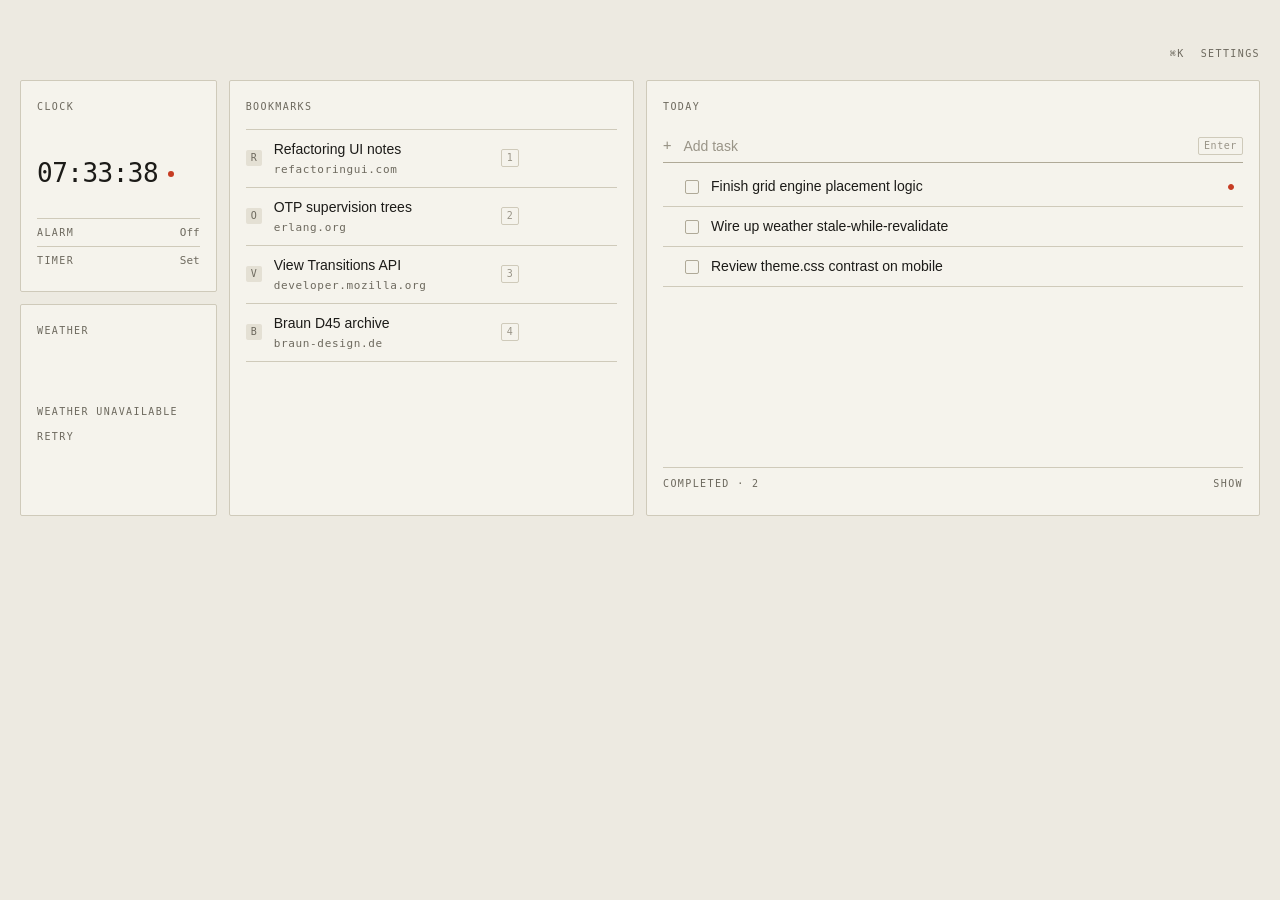
==== commit 135d14c0: "feat(shell): command palette (Cmd/Ctrl+K or /) - core/commands.js: provider registry + ranking (pref" ====
--- a/index.html
+++ b/index.html
@@ -39,12 +39,14 @@
     <shell-bar class="shell-bar"></shell-bar>
     <div id="shell"></div>
   </div>
+  <command-palette></command-palette>
 
   <script type="module">
     import { configManager } from '/core/config.js';
     import { GridEngine } from '/core/grid.js';
     import { setupExpandController } from '/core/expand.js';
     import '/core/shell-bar.js';
+    import '/core/palette.js';
 
     document.addEventListener('DOMContentLoaded', async () => {
       setupExpandController();
--- a/core/theme.css
+++ b/core/theme.css
@@ -247,7 +247,50 @@
   min-width: 0;
 }
 
-.settings-dialog { width: min(56rem, calc(100vw - 3.2rem)); }
+.dialog.palette-dialog {
+  width: min(60rem, calc(100vw - 3.2rem));
+  margin-top: 12vh;
+  padding: 0;
+}
+.palette-input {
+  width: 100%;
+  height: 5.2rem;
+  padding: 0 1.6rem;
+  border: none;
+  border-bottom: 1px solid var(--color-line-strong);
+  background: transparent;
+  color: var(--color-ink);
+  font-size: var(--text-md);
+  outline: none;
+}
+.palette-list {
+  list-style: none;
+  margin: 0;
+  padding: 0.4rem 0;
+  max-height: 40rem;
+  overflow-y: auto;
+}
+.palette-option {
+  display: flex;
+  align-items: baseline;
+  justify-content: space-between;
+  gap: 1.6rem;
+  padding: 0.9rem 1.6rem;
+  cursor: pointer;
+}
+.palette-option.is-selected { background: var(--color-recessed); }
+.palette-option__title { min-width: 0; overflow: hidden; text-overflow: ellipsis; white-space: nowrap; }
+.palette-option__hint {
+  flex: none;
+  font-family: var(--font-mono);
+  font-size: var(--text-2xs);
+  letter-spacing: var(--track-meta);
+  color: var(--color-ink-muted);
+}
+.palette-empty { padding: 1.2rem 1.6rem; }
+.palette-help { padding: 0.8rem 1.6rem; border-top: 1px solid var(--color-line); }
+
+.dialog.settings-dialog { width: min(56rem, calc(100vw - 3.2rem)); }
 .settings-section { display: flex; flex-direction: column; gap: 1rem; }
 .settings-section + .settings-section { padding-top: 1.6rem; border-top: 1px solid var(--color-line); }
 .settings-hint { margin: 0; font-size: var(--text-xs); color: var(--color-ink-muted); }
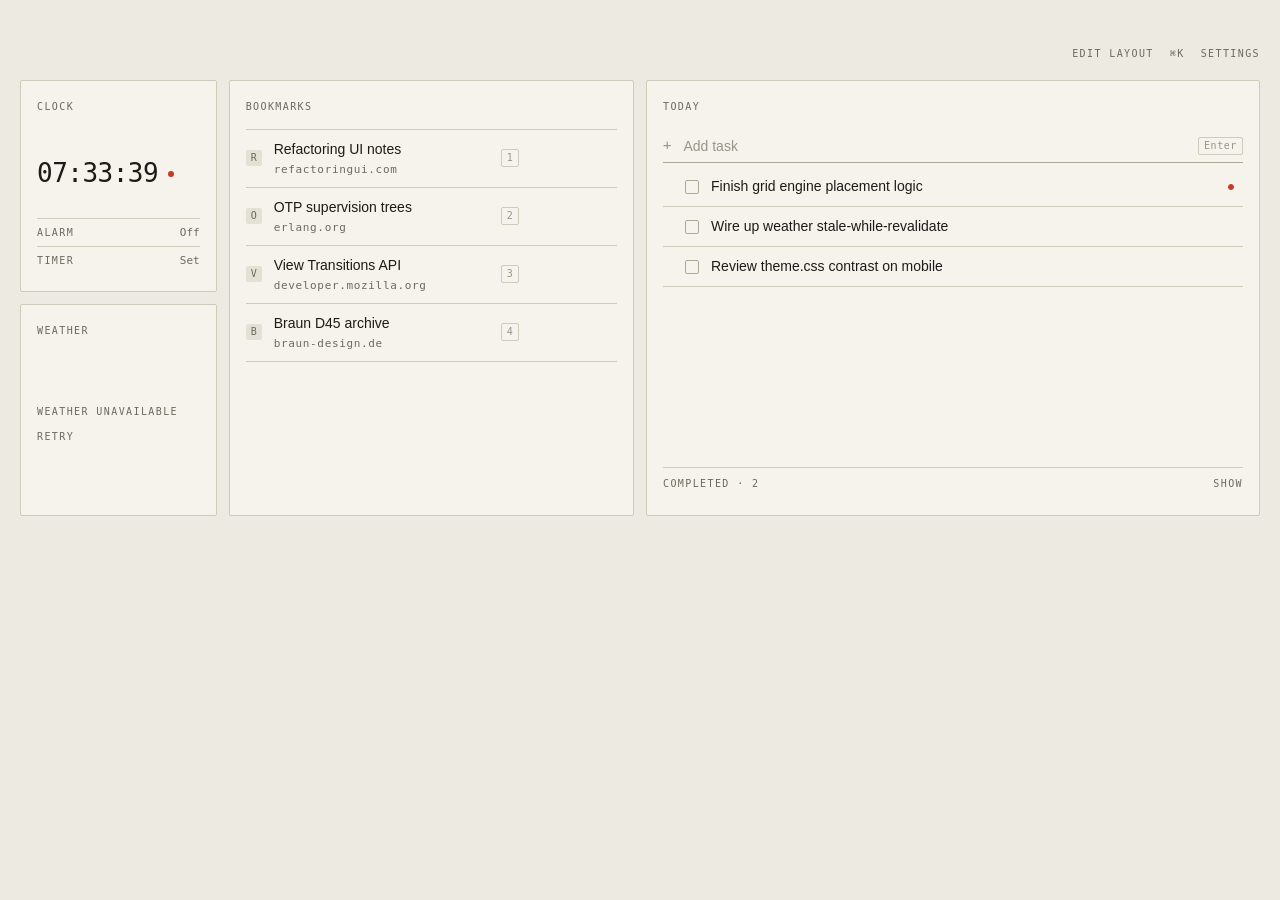
==== commit adc69f4a: "feat(shell): layout editor and module on/off - core/layout.js: place/collides/fits/setEnabled/normal" ====
--- a/index.html
+++ b/index.html
@@ -45,11 +45,13 @@
     import { configManager } from '/core/config.js';
     import { GridEngine } from '/core/grid.js';
     import { setupExpandController } from '/core/expand.js';
+    import { setupLayoutEditor } from '/core/layout-editor.js';
     import '/core/shell-bar.js';
     import '/core/palette.js';
 
     document.addEventListener('DOMContentLoaded', async () => {
       setupExpandController();
+      setupLayoutEditor();
       const engine = new GridEngine();
       await engine.init();
     });
--- a/core/theme.css
+++ b/core/theme.css
@@ -290,6 +290,65 @@
 .palette-empty { padding: 1.2rem 1.6rem; }
 .palette-help { padding: 0.8rem 1.6rem; border-top: 1px solid var(--color-line); }
 
+.settings-modules { display: grid; grid-template-columns: repeat(auto-fill, minmax(14rem, 1fr)); gap: 0.8rem 1.6rem; }
+.settings-module { display: flex; align-items: center; gap: 1rem; cursor: pointer; }
+.settings-module .todo-check {
+  appearance: none;
+  flex: none;
+  display: grid;
+  place-content: center;
+  width: 1.4rem;
+  height: 1.4rem;
+  margin: 0;
+  border: 1px solid var(--color-line-strong);
+  border-radius: var(--radius);
+  cursor: pointer;
+}
+.settings-module .todo-check:checked { background: var(--color-ink); border-color: var(--color-ink); }
+.settings-module .todo-check:checked::after {
+  content: "";
+  width: 0.7rem;
+  height: 0.4rem;
+  margin-top: -0.2rem;
+  border-left: 1.5px solid var(--color-ink-inverse);
+  border-bottom: 1.5px solid var(--color-ink-inverse);
+  transform: rotate(-45deg);
+}
+.shell-bar__layout.is-active { color: var(--color-accent); }
+
+/* Layout editing: overlays sit on top of their modules in the same grid cells. */
+.layout-overlay {
+  position: relative;
+  z-index: 5;
+  display: flex;
+  align-items: flex-start;
+  gap: 1rem;
+  padding: 1.2rem;
+  border: 1px dashed var(--color-ink-muted);
+  border-radius: var(--radius);
+  background: color-mix(in srgb, var(--color-raised) 82%, transparent);
+  cursor: grab;
+  touch-action: none;
+  user-select: none;
+}
+.layout-overlay:focus-visible { outline: 2px solid var(--color-focus); outline-offset: 2px; }
+.layout-overlay.is-dragging { cursor: grabbing; border-style: solid; border-color: var(--color-ink); }
+.layout-overlay.is-invalid { border-color: var(--color-accent); background: color-mix(in srgb, var(--color-accent-wash) 100%, var(--color-raised) 70%); }
+.layout-overlay__name { font-weight: 500; }
+.layout-overlay__size { color: var(--color-ink-muted); font-size: var(--text-xs); margin-right: auto; }
+.layout-overlay__resize {
+  position: absolute;
+  right: 0;
+  bottom: 0;
+  width: 1.8rem;
+  height: 1.8rem;
+  cursor: nwse-resize;
+  background: linear-gradient(135deg, transparent 50%, var(--color-ink-muted) 50%);
+}
+@media (max-width: 900px) {
+  .layout-overlay, .shell-bar__layout:not(.is-active) { display: none; }
+}
+
 .dialog.settings-dialog { width: min(56rem, calc(100vw - 3.2rem)); }
 .settings-section { display: flex; flex-direction: column; gap: 1rem; }
 .settings-section + .settings-section { padding-top: 1.6rem; border-top: 1px solid var(--color-line); }
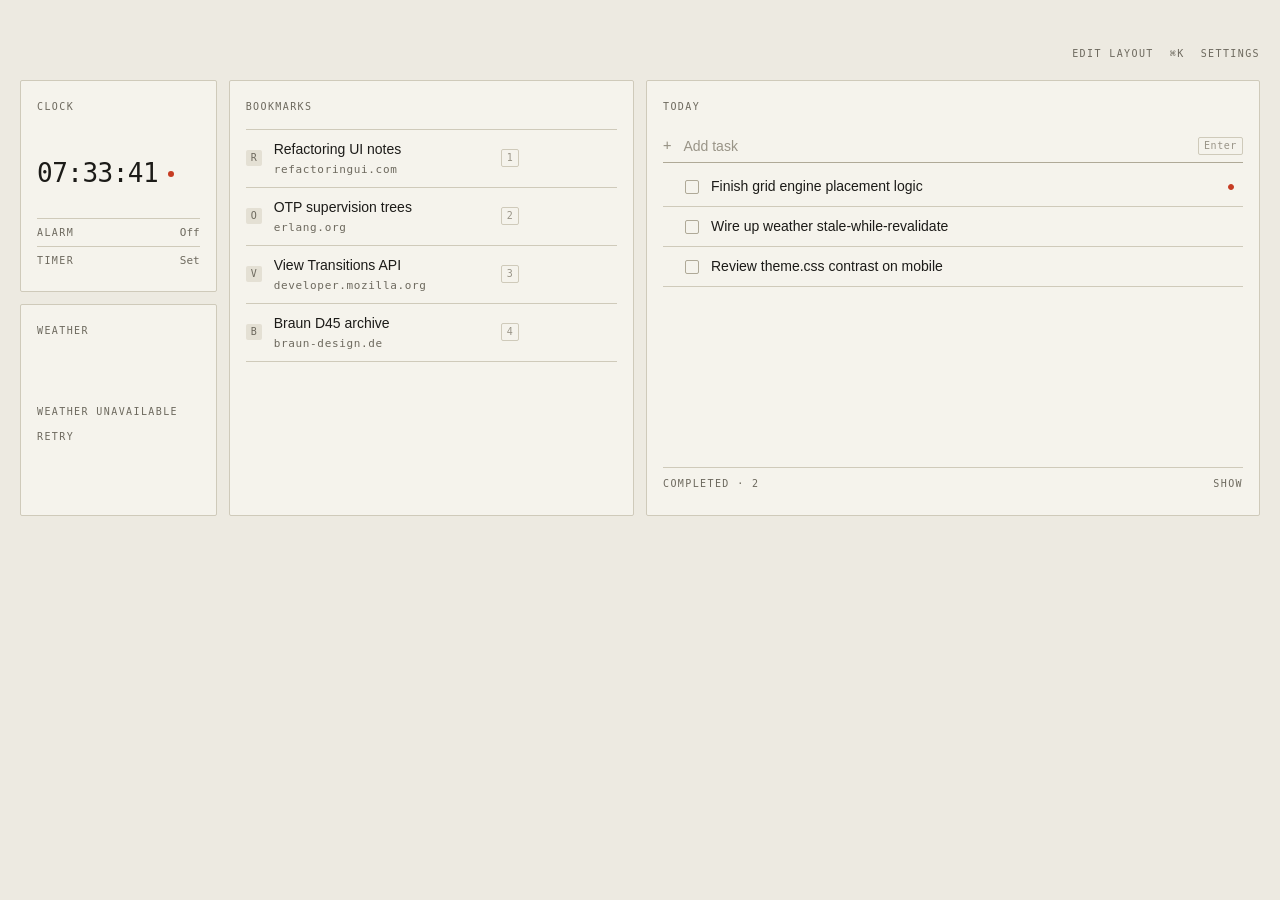
==== commit 1111eb29: "feat(shell): theme switch (auto/light/dark) and accent colour - Colour tokens as light-dark() driven" ====
--- a/index.html
+++ b/index.html
@@ -9,18 +9,17 @@
 <link rel="stylesheet" href="/core/theme.css">
 <style>
   /* Critical CSS inlined for fast first paint. Full tokens live in core/theme.css. */
+  /* Light/dark follows color-scheme: the OS (prefers-color-scheme: dark) unless
+     Settings picked one; the script below sets data-theme before first paint. */
   :root {
+    color-scheme: light dark;
     --font-sans: "Space Grotesk", -apple-system, BlinkMacSystemFont, "Helvetica Neue", Arial, sans-serif;
     --font-mono: "IBM Plex Mono", ui-monospace, "SF Mono", Menlo, monospace;
-    --color-canvas: #edeae1;
-    --color-ink: #1c1b18;
+    --color-canvas: light-dark(#edeae1, #171613);
+    --color-ink: light-dark(#1c1b18, #e9e5da);
   }
-  @media (prefers-color-scheme: dark) {
-    :root {
-      --color-canvas: #171613;
-      --color-ink: #e9e5da;
-    }
-  }
+  :root[data-theme="light"] { color-scheme: light; }
+  :root[data-theme="dark"] { color-scheme: dark; }
   html {
     font-size: 62.5%;
     font-family: var(--font-sans);
@@ -32,6 +31,14 @@
     font-family: var(--font-sans);
   }
 </style>
+<script>
+  // Apply the saved theme and accent before anything paints (no flash).
+  try {
+    var appearance = (JSON.parse(localStorage.getItem('dashboard:config')) || {}).appearance || {};
+    if (appearance.theme === 'light' || appearance.theme === 'dark') document.documentElement.dataset.theme = appearance.theme;
+    if (/^(orange|green|blue|graphite)$/.test(appearance.accent || '')) document.documentElement.dataset.accent = appearance.accent;
+  } catch (e) {}
+</script>
 </head>
 <body>
 
@@ -46,12 +53,14 @@
     import { GridEngine } from '/core/grid.js';
     import { setupExpandController } from '/core/expand.js';
     import { setupLayoutEditor } from '/core/layout-editor.js';
+    import { setupAppearance } from '/core/appearance.js';
     import '/core/shell-bar.js';
     import '/core/palette.js';
 
     document.addEventListener('DOMContentLoaded', async () => {
       setupExpandController();
       setupLayoutEditor();
+      setupAppearance();
       const engine = new GridEngine();
       await engine.init();
     });
--- a/core/theme.css
+++ b/core/theme.css
@@ -103,43 +103,47 @@
   --grid-gap: 1.2rem;
   --module-padding: 1.6rem;
 
-  /* Light — the warm off-white of a Braun enclosure */
-  --color-recessed: #e4e0d4; /* input wells, skeletons */
-  --color-canvas: #edeae1; /* page */
-  --color-raised: #f5f3ec; /* modules, dialogs */
-  --color-scrim: rgba(28, 27, 24, 0.28);
-  --color-line: #cfcaba;
-  --color-line-strong: #afa997;
-  --color-ink: #1c1b18;
-  --color-ink-muted: #6d695e;
-  --color-ink-faint: #999487;
-  --color-ink-inverse: #edeae1;
-  --color-accent: #c63c23;
-  --color-accent-hover: #ae3320;
-  --color-accent-wash: rgba(198, 60, 35, 0.09);
-  --color-accent-ink: #ffffff;
-  --color-focus: #1c1b18;
-}
-
-/* Dark — a dimmed instrument panel, not an inversion */
-@media (prefers-color-scheme: dark) {
-  :root {
-    --color-recessed: #100f0e;
-    --color-canvas: #171613;
-    --color-raised: #201f1b;
-    --color-scrim: rgba(0, 0, 0, 0.55);
-    --color-line: #33312b;
-    --color-line-strong: #4c4940;
-    --color-ink: #e9e5da;
-    --color-ink-muted: #918c7f;
-    --color-ink-faint: #6a6558;
-    --color-ink-inverse: #171613;
-    --color-accent: #e04a2e;
-    --color-accent-hover: #ef5c3f;
-    --color-accent-wash: rgba(224, 74, 46, 0.14);
-    --color-accent-ink: #171613;
-    --color-focus: #e9e5da;
-  }
+  /* Colours: light-dark(light, dark). Light is the warm off-white of a Braun
+     enclosure; dark is a dimmed instrument panel, not an inversion. Which one
+     applies follows color-scheme: the OS by default, or the Settings choice
+     (data-theme on <html>, see core/appearance.js). */
+  --color-recessed: light-dark(#e4e0d4, #100f0e); /* input wells, skeletons */
+  --color-canvas: light-dark(#edeae1, #171613); /* page */
+  --color-raised: light-dark(#f5f3ec, #201f1b); /* modules, dialogs */
+  --color-scrim: light-dark(rgba(28, 27, 24, 0.28), rgba(0, 0, 0, 0.55));
+  --color-line: light-dark(#cfcaba, #33312b);
+  --color-line-strong: light-dark(#afa997, #4c4940);
+  --color-ink: light-dark(#1c1b18, #e9e5da);
+  --color-ink-muted: light-dark(#6d695e, #918c7f);
+  --color-ink-faint: light-dark(#999487, #6a6558);
+  --color-ink-inverse: light-dark(#edeae1, #171613);
+  --color-accent: light-dark(#c63c23, #e04a2e);
+  --color-accent-hover: light-dark(#ae3320, #ef5c3f);
+  --color-accent-wash: color-mix(in srgb, var(--color-accent) 11%, transparent);
+  --color-accent-ink: light-dark(#ffffff, #171613);
+  --color-focus: light-dark(#1c1b18, #e9e5da);
+}
+
+:root[data-theme="light"] { color-scheme: light; }
+:root[data-theme="dark"] { color-scheme: dark; }
+
+/* Accent choices (Settings). Red is the default above. */
+:root[data-accent="orange"] {
+  --color-accent: light-dark(#a84d0e, #e8803a);
+  --color-accent-hover: light-dark(#8f410b, #f2924f);
+}
+:root[data-accent="green"] {
+  --color-accent: light-dark(#2e7d4f, #4caf72);
+  --color-accent-hover: light-dark(#256a42, #5fc185);
+}
+:root[data-accent="blue"] {
+  --color-accent: light-dark(#2a5fa8, #5b8fd9);
+  --color-accent-hover: light-dark(#224f8e, #73a2e3);
+}
+:root[data-accent="graphite"] {
+  --color-accent: light-dark(#1c1b18, #e9e5da);
+  --color-accent-hover: light-dark(#000000, #ffffff);
+  --color-accent-ink: light-dark(#edeae1, #171613);
 }
 
 /* ---------- Base ---------- */
@@ -314,6 +318,39 @@
   border-bottom: 1.5px solid var(--color-ink-inverse);
   transform: rotate(-45deg);
 }
+.segment input, .swatch input { position: absolute; opacity: 0; pointer-events: none; }
+.segment span {
+  display: grid;
+  place-content: center;
+  height: 2.8rem;
+  padding: 0 1.2rem;
+  border: 1px solid var(--color-line-strong);
+  border-radius: var(--radius);
+  font-family: var(--font-mono);
+  font-size: var(--text-2xs);
+  letter-spacing: var(--track-label);
+  text-transform: uppercase;
+  cursor: pointer;
+}
+.segment input:checked + span { background: var(--color-ink); border-color: var(--color-ink); color: var(--color-ink-inverse); }
+.swatch { cursor: pointer; }
+.swatch__dot {
+  display: block;
+  width: 2.4rem;
+  height: 2.4rem;
+  padding: 2px;
+  border-radius: 50%;
+  border: 2px solid transparent;
+  background-clip: content-box;
+}
+.swatch input:checked + .swatch__dot { border-color: var(--color-ink); }
+.segment input:focus-visible + span,
+.swatch input:focus-visible + .swatch__dot { outline: 2px solid var(--color-focus); outline-offset: 2px; }
+.swatch__dot--red { background: light-dark(#c63c23, #e04a2e); }
+.swatch__dot--orange { background: light-dark(#a84d0e, #e8803a); }
+.swatch__dot--green { background: light-dark(#2e7d4f, #4caf72); }
+.swatch__dot--blue { background: light-dark(#2a5fa8, #5b8fd9); }
+.swatch__dot--graphite { background: light-dark(#1c1b18, #e9e5da); }
 .shell-bar__layout.is-active { color: var(--color-accent); }
 
 /* Layout editing: overlays sit on top of their modules in the same grid cells. */
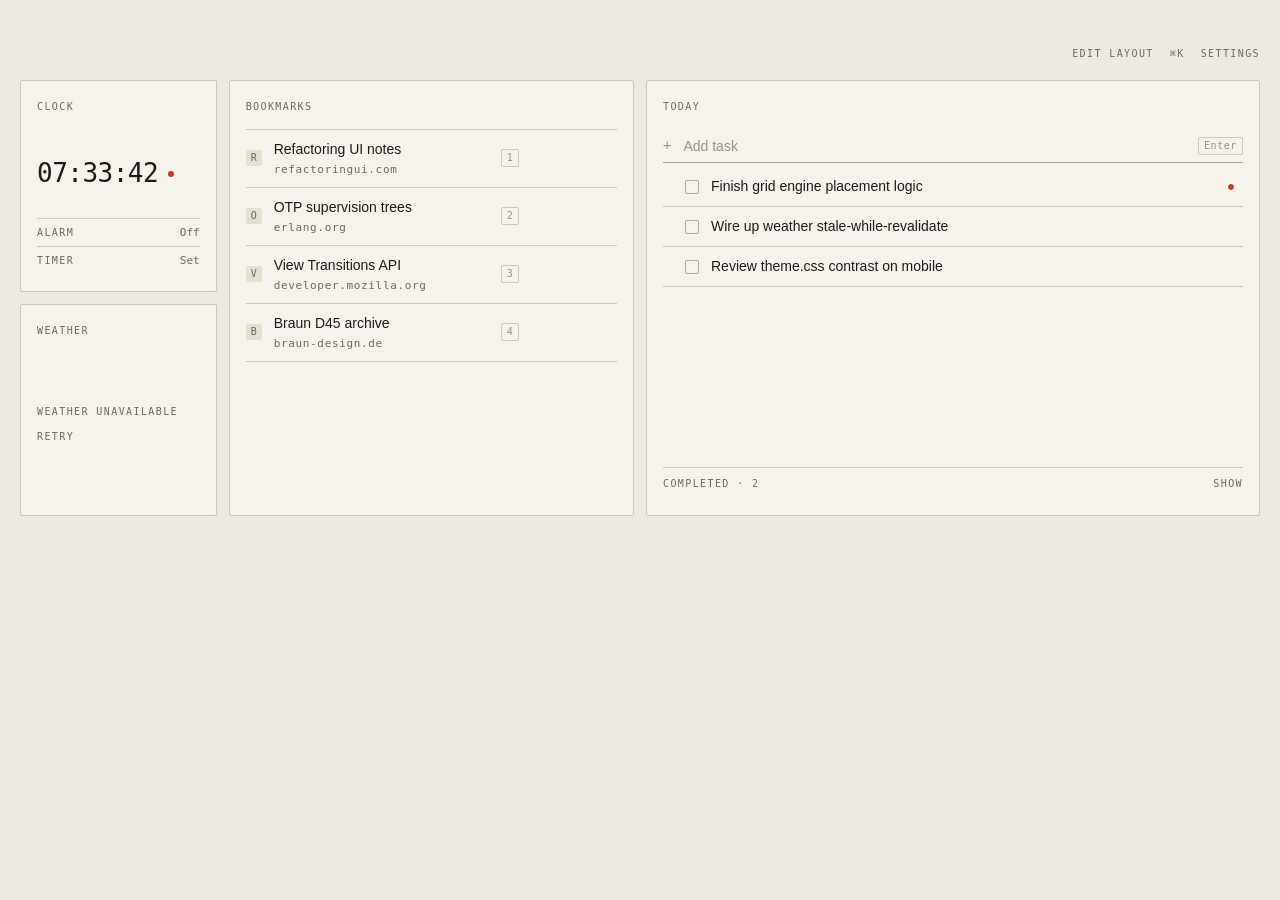
==== commit 2ddc0d55: "feat(shell): multiple pages - Config v5: pages[{id,name,modules}] + activePage; old modules become H" ====
--- a/index.html
+++ b/index.html
@@ -54,10 +54,12 @@
     import { setupExpandController } from '/core/expand.js';
     import { setupLayoutEditor } from '/core/layout-editor.js';
     import { setupAppearance } from '/core/appearance.js';
+    import { setupPages } from '/core/pages.js';
     import '/core/shell-bar.js';
     import '/core/palette.js';
 
     document.addEventListener('DOMContentLoaded', async () => {
+      setupPages();
       setupExpandController();
       setupLayoutEditor();
       setupAppearance();
--- a/core/theme.css
+++ b/core/theme.css
@@ -351,6 +351,19 @@
 .swatch__dot--green { background: light-dark(#2e7d4f, #4caf72); }
 .swatch__dot--blue { background: light-dark(#2a5fa8, #5b8fd9); }
 .swatch__dot--graphite { background: light-dark(#1c1b18, #e9e5da); }
+.shell-tab {
+  height: 2.8rem;
+  font-family: var(--font-mono);
+  font-size: var(--text-2xs);
+  letter-spacing: var(--track-label);
+  text-transform: uppercase;
+  color: var(--color-ink-muted);
+  border-bottom: 1px solid transparent;
+}
+.shell-tab:hover { color: var(--color-ink); }
+.shell-tab.is-current { color: var(--color-ink); border-bottom-color: var(--color-ink); }
+.page-row .input { flex: 1; min-width: 0; }
+.shell-empty { grid-column: 1 / -1; padding: 4rem 0; text-align: center; }
 .shell-bar__layout.is-active { color: var(--color-accent); }
 
 /* Layout editing: overlays sit on top of their modules in the same grid cells. */
